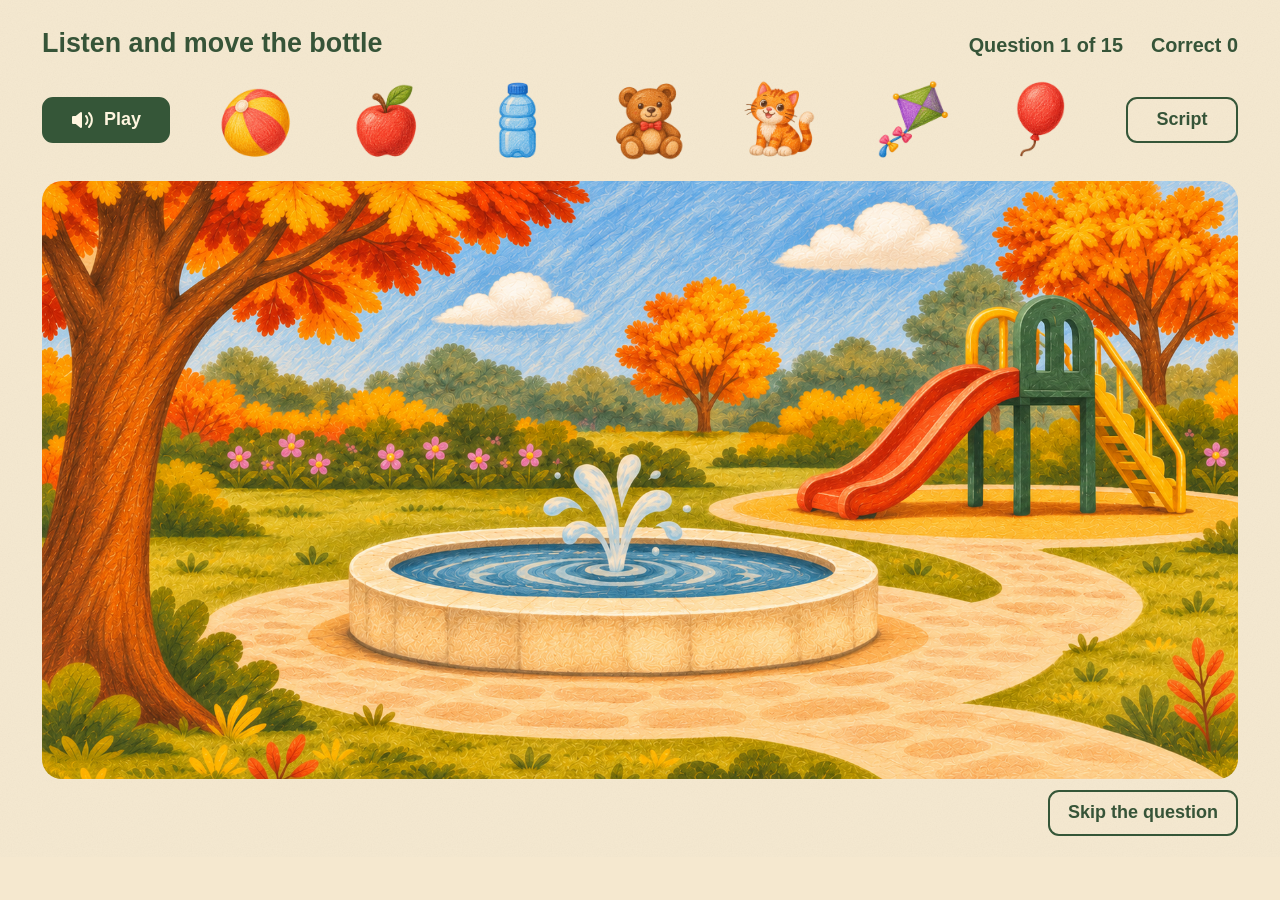
==== index.html @ 28668414 "добавить материалы" ====
<!doctype html>
<html lang="en">
<head>
  <meta charset="utf-8">
  <meta name="viewport" content="width=device-width, initial-scale=1">
  <meta name="theme-color" content="#f5e8cf">
  <meta name="description" content="Listen, move objects in the park, and practise English prepositions.">
  <title>Listen and move</title>
  <link rel="icon" href="assets/icon.svg" type="image/svg+xml">
  <link rel="stylesheet" href="styles.css">
  <script defer src="questions.js"></script>
  <script defer src="progress.js"></script>
  <script defer src="geometry.js"></script>
  <script defer src="pointer.js"></script>
  <script defer src="app.js"></script>
</head>
<body>
  <main id="game" class="game" aria-label="English listening game"></main>
  <noscript>Please enable JavaScript to play.</noscript>
</body>
</html>
---- styles.css ----
:root {
  color-scheme: light;
  --paper: #f5e8cf;
  --ink: #365438;
  --muted: #756a51;
  --accent: #355638;
  --error: #a5432d;
  font-family: "Trebuchet MS", "Segoe UI", sans-serif;
  color: var(--ink);
  background: var(--paper);
}
* { box-sizing: border-box; }
body { margin: 0; background-image: url("assets/paper.svg"); }
button { font: inherit; cursor: pointer; -webkit-tap-highlight-color: transparent; }
button:disabled { cursor: default; opacity: .5; }
button:focus-visible, [data-zone]:focus-visible { outline: 3px solid #8c682e; outline-offset: 4px; }
[hidden] { display: none !important; }
.game { width: min(100%, 1536px); margin: 0 auto; padding: 26px 42px 18px; }
.heading { display: flex; align-items: baseline; justify-content: space-between; gap: 16px; margin-bottom: 14px; }
.instruction { font-size: clamp(18px, 2.1vw, 28px); font-weight: 700; line-height: 1.3; margin: 0; }
.stats { display: flex; gap: 28px; margin-left: auto; flex-shrink: 0; font-size: clamp(14px, 1.55vw, 21px); font-weight: 600; font-variant-numeric: tabular-nums; }
.stats b { font-weight: inherit; }
.toolbar { display: grid; grid-template-columns: 128px minmax(0, 1fr) 112px; align-items: center; gap: 24px; margin-bottom: 16px; }
.control { min-height: 46px; border-radius: 11px; border: 2px solid var(--accent); padding: 8px 18px; font-size: 18px; font-weight: 600; color: var(--ink); background: transparent; transition: background-color 150ms ease, border-color 150ms ease, color 150ms ease, transform 120ms ease; }
.play { display: inline-flex; align-items: center; justify-content: center; gap: 9px; color: #fff6df; background: var(--accent); }
.play img { width: 24px; height: 24px; }
.control:active { transform: translateY(1px); }
@media (hover: hover) and (pointer: fine) {
  .control.play:not(:disabled):hover { background: #456b44; border-color: #456b44; transform: translateY(-1px); }
  .control:not(.play):not(:disabled):hover { background: #35563814; border-color: #2a452d; color: #233d28; transform: translateY(-1px); }
}
.control:not(:disabled):active { transform: translateY(1px); }
.objects { display: grid; grid-template-columns: repeat(7, minmax(0, 1fr)); gap: 8px; }
.object { width: 100%; height: clamp(56px, 7vw, 100px); border: 0; background: transparent; padding: 0; touch-action: none; cursor: grab; }
.object { position: relative; outline: none; -webkit-user-select: none; user-select: none; }
.object:focus-visible { outline: none; }
.object:focus-visible::after { content: ''; position: absolute; bottom: 0; left: 43%; right: 43%; height: 3px; border-radius: 3px; background: var(--accent); }
.object:active { cursor: grabbing; }
.object img { width: 100%; height: 100%; object-fit: contain; display: block; pointer-events: none; transform-origin: 50% 85%; transition: transform 160ms ease, opacity 160ms ease; }
.object[aria-pressed=true] img { transform: translateY(-5px) scale(1.08); }
.object.in-flight img { opacity: .18; }
@media (hover: hover) { .object:not([aria-pressed=true]):hover img { transform: translateY(-4px) rotate(-3deg) scale(1.05); } }
.script { padding: 0 0 14px; font-size: 17px; line-height: 1.5; }
.script p { margin: 0; }
.script p + p { margin-top: 4px; color: var(--muted); }
.scene-wrap { border-radius: 20px; overflow: hidden; position: relative; line-height: 0; }
.scene { display: block; width: 100%; height: auto; touch-action: pan-y pinch-zoom; user-select: none; }
.scene, .scene:focus, .scene:focus-visible,
.scene [data-zone], .scene [data-zone]:focus, .scene [data-zone]:focus-visible { outline: none; box-shadow: none; }
.scene [data-zone] { cursor: default; fill: transparent; stroke: transparent; }
.has-selection .scene [data-zone] { cursor: crosshair; }
.keyboard-mode .scene [data-zone]:focus { fill: #fff1b744; stroke: #654a24; stroke-width: 2; }
.scene #preview, .scene #placed, .scene #focus, .scene #focus-label { pointer-events: none; }
.answer-feedback #zones { opacity: 0; pointer-events: none; }
.region-outline { stroke-linecap: round; stroke-linejoin: round; }
.region-label { font-family: "Trebuchet MS", "Segoe UI", sans-serif; font-weight: 700; fill: #fff8e9; }
.feedback-row { display: flex; align-items: center; justify-content: space-between; gap: 20px; min-height: 60px; padding-top: 8px; }
.feedback { margin: 0; font-size: 18px; font-weight: 600; line-height: 1.4; }
.feedback[data-kind=wrong] { color: var(--error); }
.skip { margin-left: auto; flex-shrink: 0; }
.storage-note { color: var(--error); font-size: 14px; margin: 8px 0; line-height: 1.5; }
.ghost { position: fixed; width: 72px; height: 72px; transform: translate(-50%, -50%); pointer-events: none; z-index: 50; }
.ghost img { width: 100%; height: 100%; object-fit: contain; }
.ghost.returning { transition: left 280ms ease-out, top 280ms ease-out; }
.results { --result-heading-size: clamp(28px,3vw,36px); --result-body-size: 17px; width: 100%; max-width: 1140px; margin: 24px auto 20px; line-height: 1.5; }
.results-header { text-align: center; width: 100%; }
.results-body { display: grid; grid-template-columns: minmax(0,.85fr) minmax(0,1.15fr); align-items: center; gap: 44px; max-width: 980px; margin: 14px auto; }
.results h1 { font-size: var(--result-heading-size); line-height: 1.15; margin: 0 0 12px; }
.results-intro { color: var(--muted); margin: 0; font-size: var(--result-body-size); }
.results dl { margin: 26px 0; }
.results dl > div { display: flex; justify-content: space-between; align-items: center; gap: 16px; padding: 10px 0; border-bottom: 1px solid #d8c8a9; }
.results dt { max-width: 245px; font-size: var(--result-body-size); }
.results dd { margin: 0; font-size: var(--result-body-size); font-weight: 700; line-height: 1.5; }
.results-footer { text-align: center; width: 100%; }
.results-next { color: var(--ink); font-size: var(--result-heading-size); font-weight: 700; line-height: 1.15; margin: 0 0 12px; }
.results-repeat { color: var(--muted); font-size: var(--result-body-size); margin: 0; }
.results .control { margin-top: 18px; min-width: 156px; font-size: var(--result-body-size); }
.results .storage-note { font-size: var(--result-body-size); }
.results-drawing { min-width: 0; }
.results-drawing img { width: 100%; height: auto; max-height: 330px; object-fit: contain; display: block; }
@media (min-width: 1000px) and (min-height: 600px) {
  .game { width: min(100%, 1536px, calc((100svh - 260px) * 2 + 84px)); }
}
@media (max-width: 800px) {
  .game { padding: 18px 20px 12px; }
  .heading { flex-wrap: wrap; gap: 8px; }
  .stats { font-size: 15px; gap: 20px; }
  .toolbar { grid-template-columns: 104px 1fr 94px; gap: 10px; }
  .objects { gap: 0; }
  .object { height: 58px; }
  .control { font-size: 16px; padding: 8px 12px; }
  .scene-wrap { overflow: hidden; border-radius: 14px; }
  .scene { min-width: 0; width: 100%; }
  .feedback, .skip { font-size: 16px; }
}
@media (max-width: 580px) {
  .game { padding-inline: 14px; }
  .heading { display: grid; }
  .stats { justify-self: end; }
  .toolbar { grid-template-columns: 1fr 1fr; gap: 8px; }
  .play { justify-self: start; min-width: 104px; }
  .script-button { grid-column: 2; grid-row: 1; justify-self: end; }
  .objects { grid-column: 1 / -1; grid-row: 2; }
  .object { min-height: 48px; }
  .feedback-row { gap: 4px 8px; flex-wrap: wrap; }
  .feedback { flex: 1 1 150px; }
}
@media (max-width: 700px) {
  .results { --result-heading-size: 26px; --result-body-size: 15px; margin: 18px auto; max-width: 440px; }
  .results-body { grid-template-columns: 1fr; gap: 0; margin: 14px auto; }
  .results-drawing { grid-row: 1; }
  .results-drawing img { max-height: 210px; object-fit: contain; }
  .results dl { margin: 18px 0; }
}
@media (prefers-reduced-motion: reduce) {
  *, *::before, *::after { transition: none !important; animation: none !important; }
}
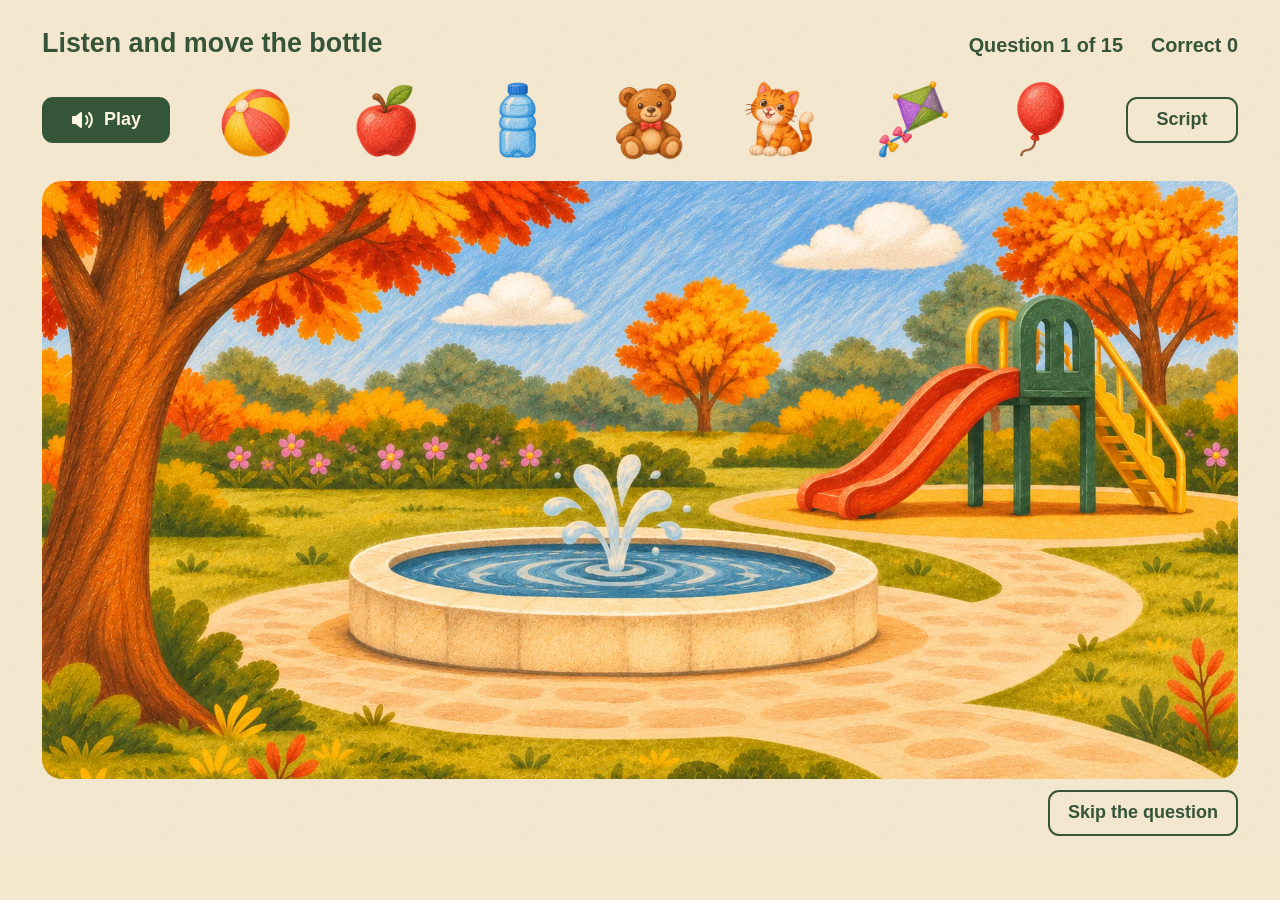
==== commit 692d81c1: "Сжатие картинок" ====
--- a/index.html
+++ b/index.html
@@ -7,6 +7,7 @@
   <meta name="description" content="Listen, move objects in the park, and practise English prepositions.">
   <title>Listen and move</title>
   <link rel="icon" href="assets/icon.svg" type="image/svg+xml">
+  <link rel="preload" as="image" href="assets/park.webp" fetchpriority="high">
   <link rel="stylesheet" href="styles.css">
   <script defer src="questions.js"></script>
   <script defer src="progress.js"></script>
--- a/styles.css
+++ b/styles.css
@@ -10,6 +10,7 @@
   background: var(--paper);
 }
 * { box-sizing: border-box; }
+.loading-screen { min-height: 60vh; display: flex; align-items: center; justify-content: center; flex-direction: column; gap: 16px; font-size: 20px; }
 body { margin: 0; background-image: url("assets/paper.svg"); }
 button { font: inherit; cursor: pointer; -webkit-tap-highlight-color: transparent; }
 button:disabled { cursor: default; opacity: .5; }
